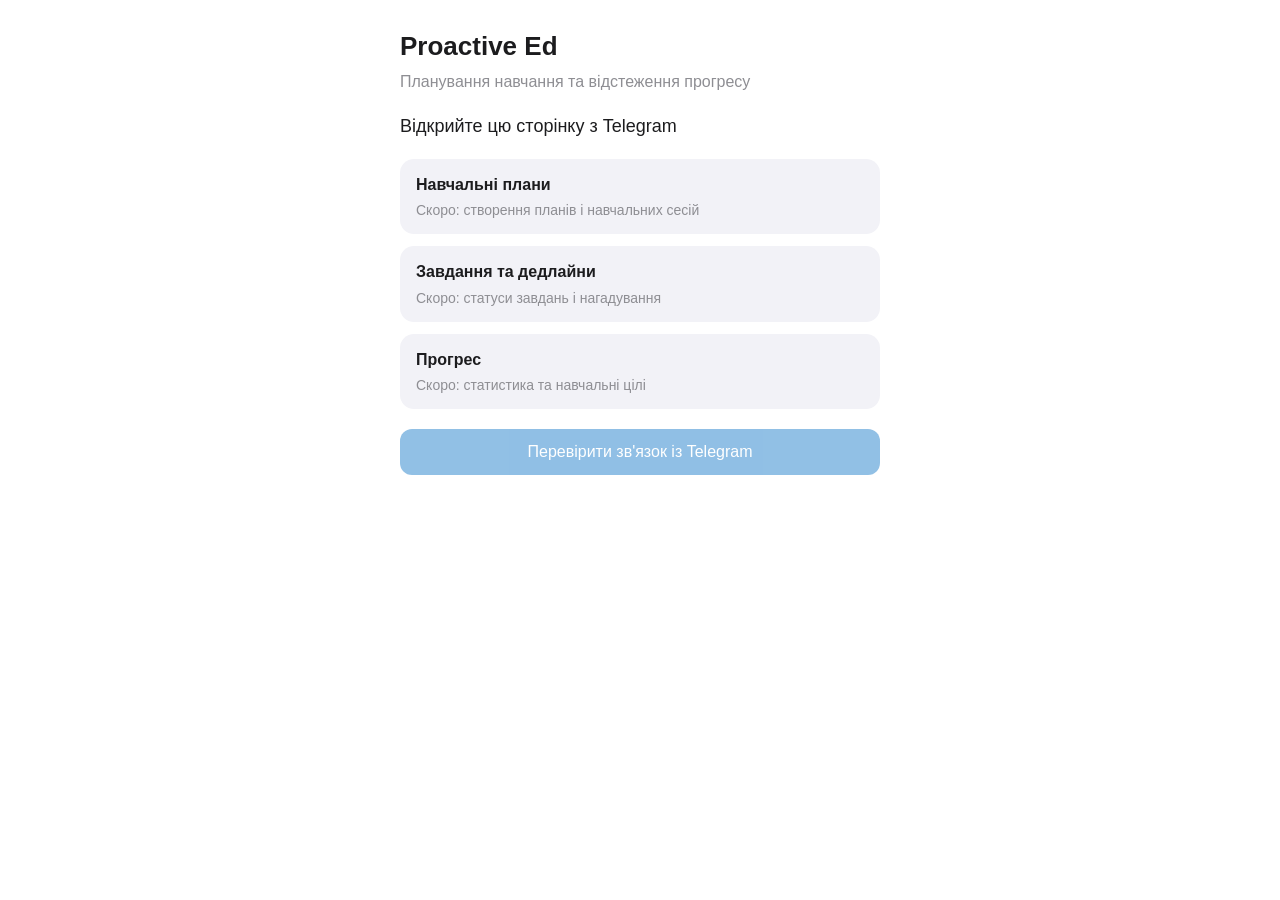
==== webapp/index.html @ 36a335a6 "Edit index.html file" ====
<!DOCTYPE html>
<html lang="uk">
<head>
  <meta charset="UTF-8">
  <meta name="viewport" content="width=device-width, initial-scale=1, viewport-fit=cover">
  <title>Proactive Ed</title>
  <script src="https://telegram.org/js/telegram-web-app.js"></script>
  <style>
    :root {
      --bg: var(--tg-theme-bg-color, #ffffff);
      --text: var(--tg-theme-text-color, #1c1c1e);
      --hint: var(--tg-theme-hint-color, #8e8e93);
      --card: var(--tg-theme-secondary-bg-color, #f2f2f7);
      --accent: var(--tg-theme-button-color, #2481cc);
      --accent-text: var(--tg-theme-button-text-color, #ffffff);
    }
    * { box-sizing: border-box; }
    body {
      margin: 0;
      padding: 20px 16px 32px;
      background: var(--bg);
      color: var(--text);
      font-family: -apple-system, "Segoe UI", Roboto, Arial, sans-serif;
      line-height: 1.45;
    }
    .wrap { max-width: 480px; margin: 0 auto; }
    h1 { font-size: 26px; margin: 8px 0 4px; }
    .subtitle { color: var(--hint); margin: 0 0 20px; }
    #hello { font-size: 18px; margin: 0 0 20px; }
    .card { background: var(--card); border-radius: 14px; padding: 14px 16px; margin-bottom: 12px; }
    .card h2 { font-size: 16px; margin: 0 0 4px; }
    .card p { margin: 0; color: var(--hint); font-size: 14px; }
    button {
      width: 100%;
      margin-top: 8px;
      border: 0;
      border-radius: 12px;
      padding: 14px;
      font-size: 16px;
      background: var(--accent);
      color: var(--accent-text);
      cursor: pointer;
    }
    button:disabled { opacity: 0.5; cursor: default; }
  </style>
</head>
<body>
  <div class="wrap">
    <h1>Proactive Ed</h1>
    <p class="subtitle">Планування навчання та відстеження прогресу</p>
    <p id="hello">Завантаження...</p>

    <div class="card">
      <h2>Навчальні плани</h2>
      <p>Скоро: створення планів і навчальних сесій</p>
    </div>
    <div class="card">
      <h2>Завдання та дедлайни</h2>
      <p>Скоро: статуси завдань і нагадування</p>
    </div>
    <div class="card">
      <h2>Прогрес</h2>
      <p>Скоро: статистика та навчальні цілі</p>
    </div>

    <button id="btn" type="button">Перевірити зв'язок із Telegram</button>
  </div>

  <script>
    const tg = window.Telegram && window.Telegram.WebApp;
    const hello = document.getElementById("hello");
    const btn = document.getElementById("btn");

    if (tg && tg.initData) {
      tg.ready();
      tg.expand();
      const user = tg.initDataUnsafe.user;
      hello.textContent = user ? "Привіт, " + user.first_name + "!" : "Привіт!";
      btn.addEventListener("click", function () {
        tg.showAlert("Mini App працює. Платформа: " + tg.platform);
      });
    } else {
      hello.textContent = "Відкрийте цю сторінку з Telegram";
      btn.disabled = true;
    }
  </script>
</body>
</html>
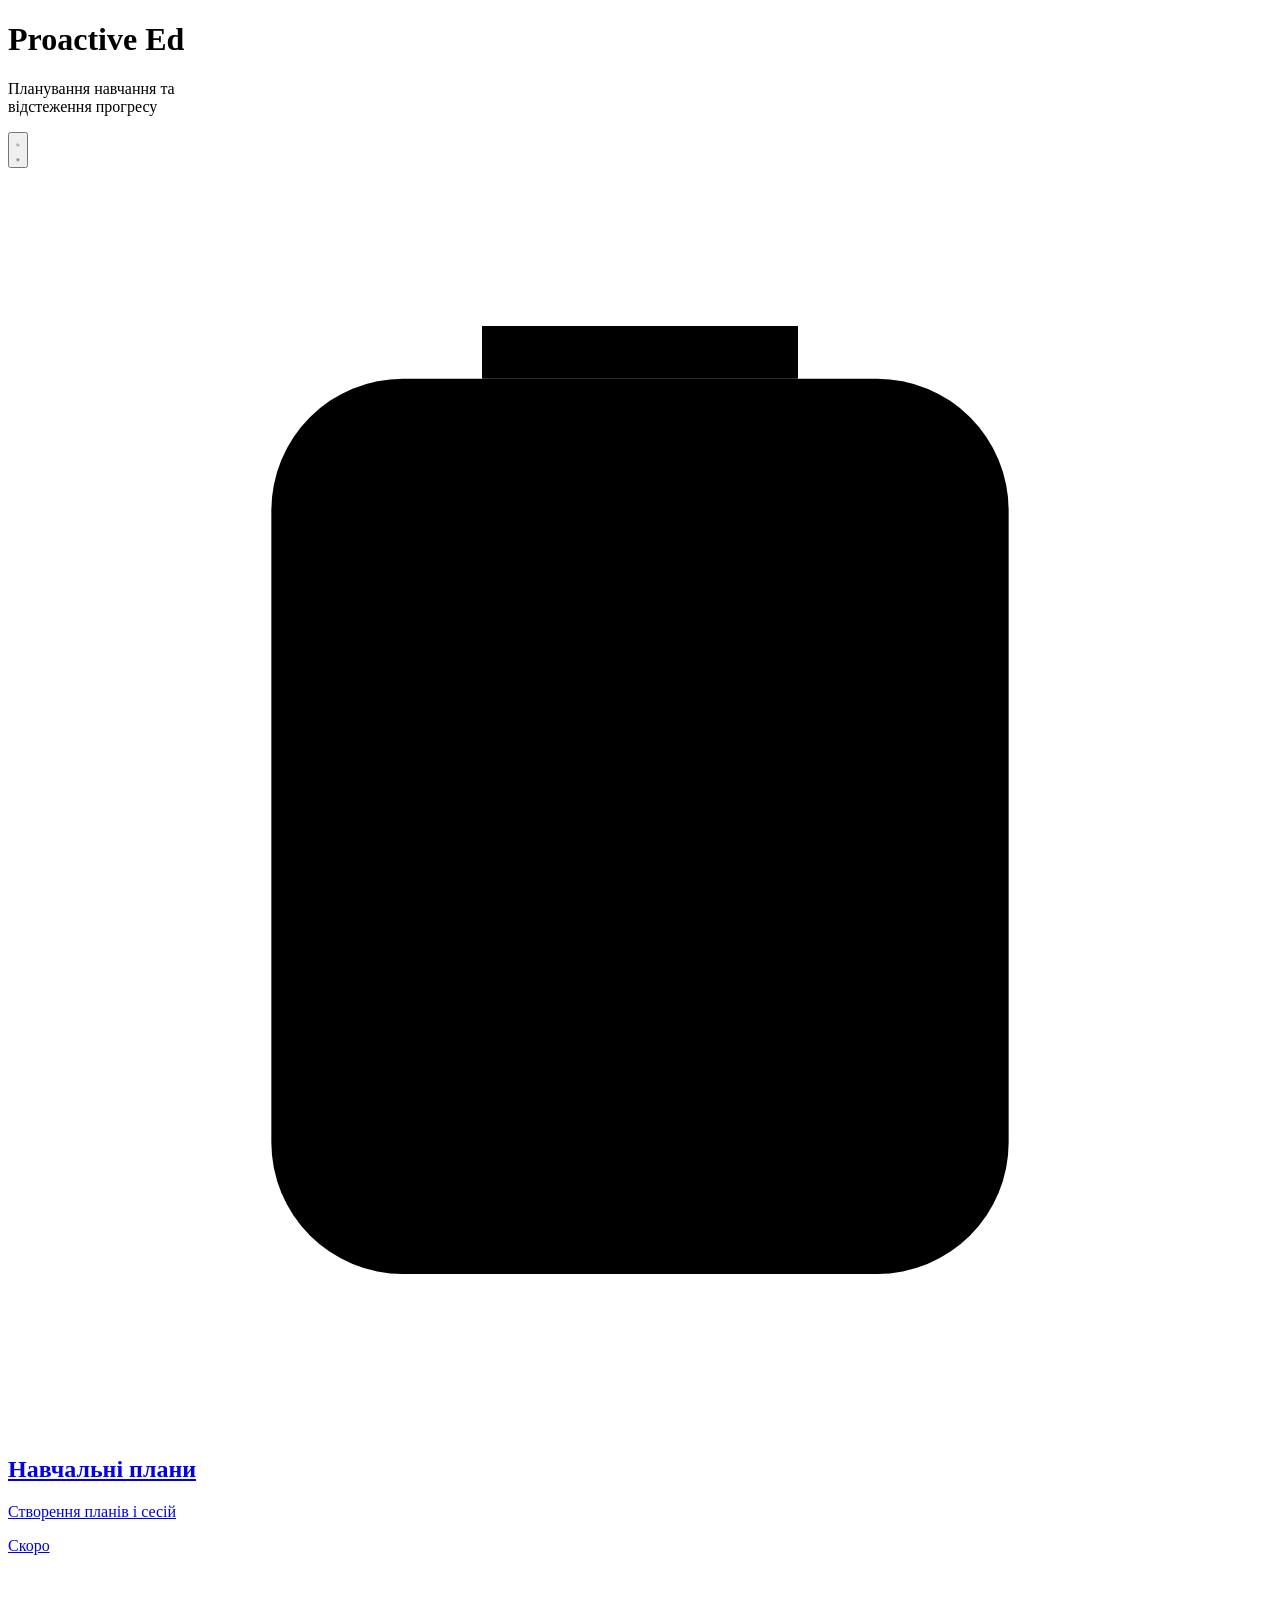
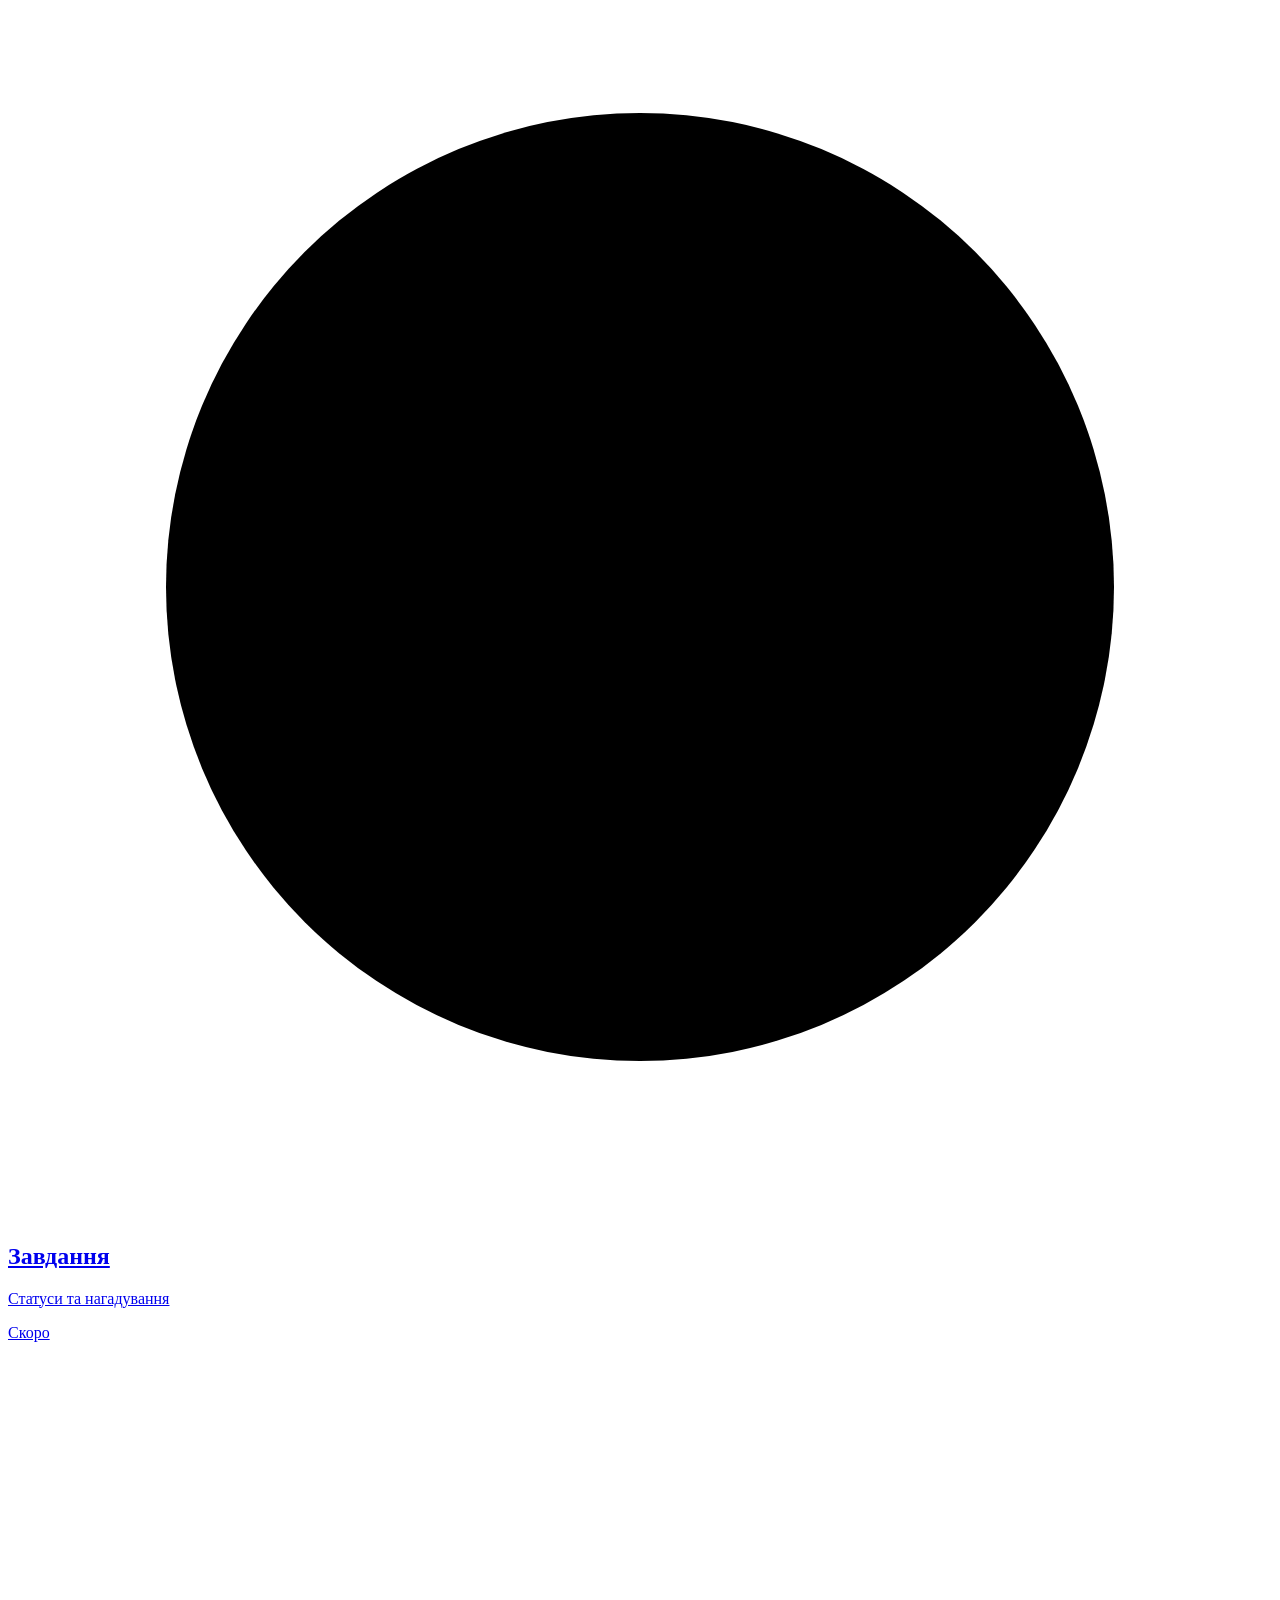
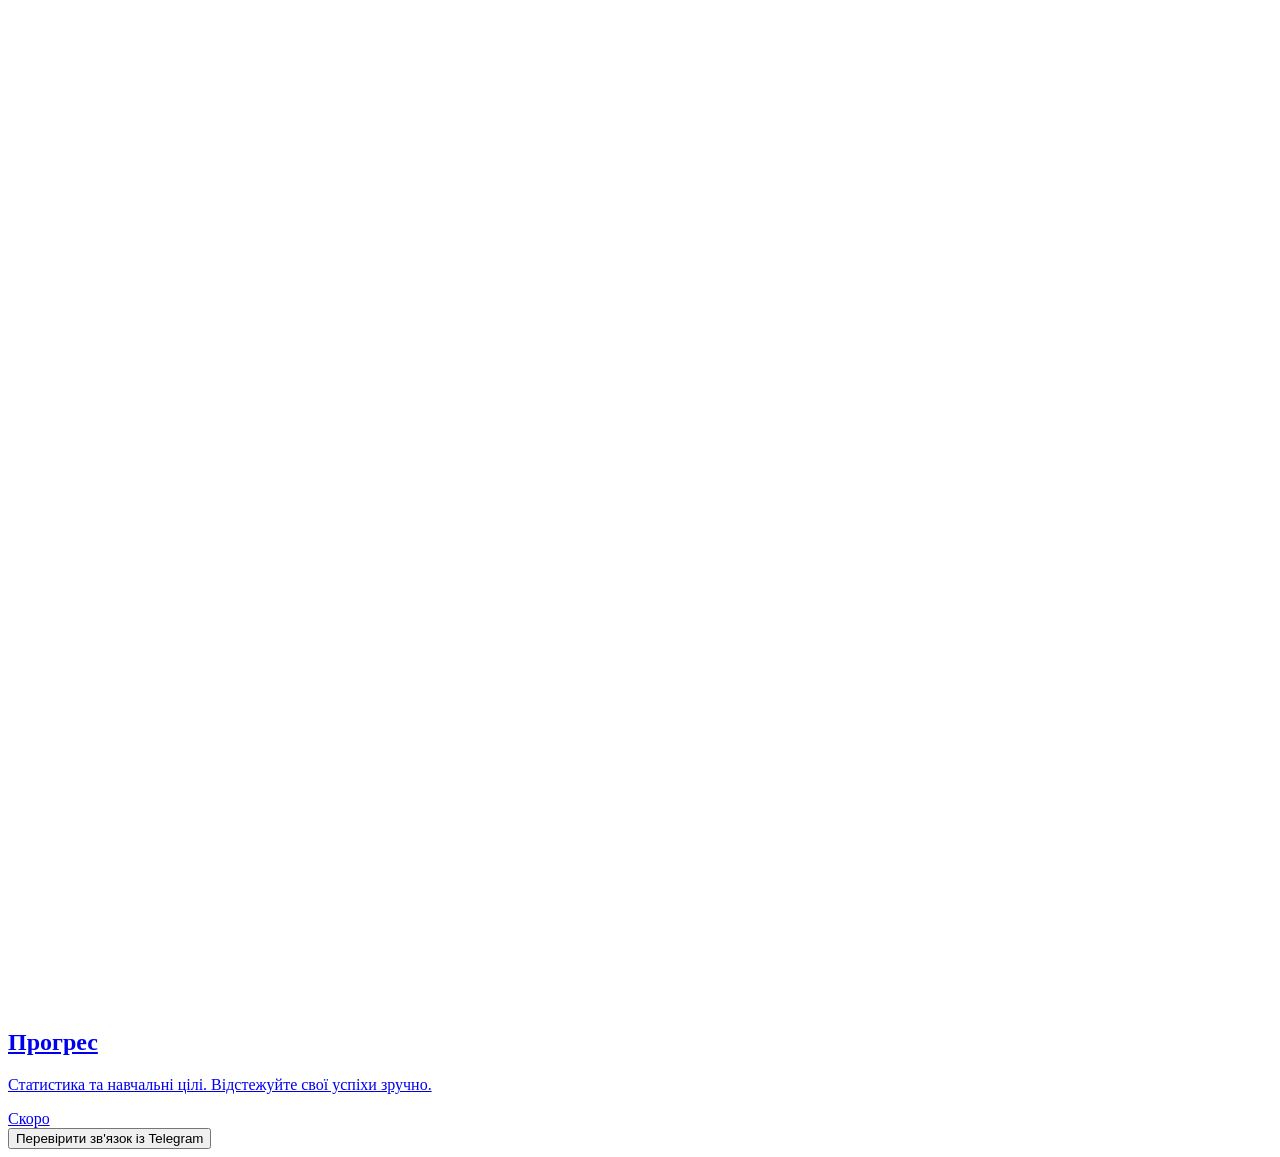
==== commit c0528acc: "Home screen updated" ====
--- a/webapp/index.html
+++ b/webapp/index.html
@@ -1,88 +1,77 @@
 <!DOCTYPE html>
 <html lang="uk">
 <head>
-  <meta charset="UTF-8">
-  <meta name="viewport" content="width=device-width, initial-scale=1, viewport-fit=cover">
-  <title>Proactive Ed</title>
-  <script src="https://telegram.org/js/telegram-web-app.js"></script>
-  <style>
-    :root {
-      --bg: var(--tg-theme-bg-color, #ffffff);
-      --text: var(--tg-theme-text-color, #1c1c1e);
-      --hint: var(--tg-theme-hint-color, #8e8e93);
-      --card: var(--tg-theme-secondary-bg-color, #f2f2f7);
-      --accent: var(--tg-theme-button-color, #2481cc);
-      --accent-text: var(--tg-theme-button-text-color, #ffffff);
-    }
-    * { box-sizing: border-box; }
-    body {
-      margin: 0;
-      padding: 20px 16px 32px;
-      background: var(--bg);
-      color: var(--text);
-      font-family: -apple-system, "Segoe UI", Roboto, Arial, sans-serif;
-      line-height: 1.45;
-    }
-    .wrap { max-width: 480px; margin: 0 auto; }
-    h1 { font-size: 26px; margin: 8px 0 4px; }
-    .subtitle { color: var(--hint); margin: 0 0 20px; }
-    #hello { font-size: 18px; margin: 0 0 20px; }
-    .card { background: var(--card); border-radius: 14px; padding: 14px 16px; margin-bottom: 12px; }
-    .card h2 { font-size: 16px; margin: 0 0 4px; }
-    .card p { margin: 0; color: var(--hint); font-size: 14px; }
-    button {
-      width: 100%;
-      margin-top: 8px;
-      border: 0;
-      border-radius: 12px;
-      padding: 14px;
-      font-size: 16px;
-      background: var(--accent);
-      color: var(--accent-text);
-      cursor: pointer;
-    }
-    button:disabled { opacity: 0.5; cursor: default; }
-  </style>
+    <meta charset="UTF-8">
+    <meta name="viewport" content="width=device-width, initial-scale=1.0, viewport-fit=cover">
+    <meta name="color-scheme" content="light dark">
+    <meta name="theme-color" content="#FEE3A2">
+    <title>Proactive Ed - Mini App</title>
+
+    <!-- Telegram WebApp API -->
+    <script src="https://telegram.org/js/telegram-web-app.js"></script>
+
+    <link rel="stylesheet" href="css/style.css">
+    <script src="js/app.js"></script>
 </head>
 <body>
-  <div class="wrap">
-    <h1>Proactive Ed</h1>
-    <p class="subtitle">Планування навчання та відстеження прогресу</p>
-    <p id="hello">Завантаження...</p>
 
-    <div class="card">
-      <h2>Навчальні плани</h2>
-      <p>Скоро: створення планів і навчальних сесій</p>
-    </div>
-    <div class="card">
-      <h2>Завдання та дедлайни</h2>
-      <p>Скоро: статуси завдань і нагадування</p>
-    </div>
-    <div class="card">
-      <h2>Прогрес</h2>
-      <p>Скоро: статистика та навчальні цілі</p>
+    <div class="app-container">
+
+        <!-- Шапка -->
+        <header class="header">
+            <div class="header-text">
+                <h1>Proactive Ed</h1>
+                <p>Планування навчання та<br>відстеження прогресу</p>
+                <p class="greeting" id="greeting" hidden></p>
+            </div>
+            <button class="theme-toggle" id="themeBtn" type="button"
+                    aria-label="Перемкнути тему" aria-pressed="false">
+                <!-- Луна: показана в светлой теме -->
+                <svg class="icon-moon" viewBox="0 0 24 24" fill="none" stroke="currentColor"
+                     stroke-width="1.8" stroke-linecap="round" stroke-linejoin="round" aria-hidden="true">
+                    <path d="M20.5 14.2A8.5 8.5 0 0 1 9.8 3.5a8.5 8.5 0 1 0 10.7 10.7Z"/>
+                </svg>
+                <!-- Солнце: показано в тёмной теме -->
+                <svg class="icon-sun" viewBox="0 0 24 24" fill="none" stroke="currentColor"
+                     stroke-width="1.8" stroke-linecap="round" stroke-linejoin="round" aria-hidden="true">
+                    <circle cx="12" cy="12" r="4"/>
+                    <path d="M12 2.5v2M12 19.5v2M2.5 12h2M19.5 12h2M5.3 5.3l1.4 1.4M17.3 17.3l1.4 1.4M5.3 18.7l1.4-1.4M17.3 6.7l1.4-1.4"/>
+                </svg>
+            </button>
+        </header>
+
+        <!-- Контент с карточками -->
+        <main class="content">
+            <div class="grid">
+                <a class="card" href="#plans" data-section="plans" data-title="Навчальні плани" data-status="soon">
+                    <div class="card-icon" aria-hidden="true"><svg viewBox="0 0 24 24"><rect x="5" y="4" width="14" height="17" rx="2.5"/><path d="M9 4V3h6v1M9 10h6M9 14h6"/></svg></div>
+                    <h2 class="card-title">Навчальні плани</h2>
+                    <p class="card-subtitle">Створення планів і сесій</p>
+                    <span class="card-badge">Скоро</span>
+                </a>
+                <a class="card" href="#tasks" data-section="tasks" data-title="Завдання" data-status="soon">
+                    <div class="card-icon" aria-hidden="true"><svg viewBox="0 0 24 24"><circle cx="12" cy="12" r="9"/><path d="m8 12.3 2.7 2.7L16 9.5"/></svg></div>
+                    <h2 class="card-title">Завдання</h2>
+                    <p class="card-subtitle">Статуси та нагадування</p>
+                    <span class="card-badge">Скоро</span>
+                </a>
+                <a class="card full-width" href="#progress" data-section="progress" data-title="Прогрес" data-status="soon">
+                    <div class="card-icon" aria-hidden="true"><svg viewBox="0 0 24 24"><path d="M5 20v-7M12 20V5M19 20v-10"/></svg></div>
+                    <h2 class="card-title">Прогрес</h2>
+                    <p class="card-subtitle">Статистика та навчальні цілі. Відстежуйте свої успіхи зручно.</p>
+                    <span class="card-badge">Скоро</span>
+                </a>
+            </div>
+        </main>
+
+        <div class="toast" id="toast" role="status" aria-live="polite"></div>
+
+        <!-- Фиксированная кнопка внизу -->
+        <div class="sticky-footer">
+            <button class="main-button" id="mainBtn" type="button">Перевірити зв'язок із Telegram</button>
+        </div>
+
     </div>
 
-    <button id="btn" type="button">Перевірити зв'язок із Telegram</button>
-  </div>
-
-  <script>
-    const tg = window.Telegram && window.Telegram.WebApp;
-    const hello = document.getElementById("hello");
-    const btn = document.getElementById("btn");
-
-    if (tg && tg.initData) {
-      tg.ready();
-      tg.expand();
-      const user = tg.initDataUnsafe.user;
-      hello.textContent = user ? "Привіт, " + user.first_name + "!" : "Привіт!";
-      btn.addEventListener("click", function () {
-        tg.showAlert("Mini App працює. Платформа: " + tg.platform);
-      });
-    } else {
-      hello.textContent = "Відкрийте цю сторінку з Telegram";
-      btn.disabled = true;
-    }
-  </script>
-</body>
-</html>+    </body>
+</html>
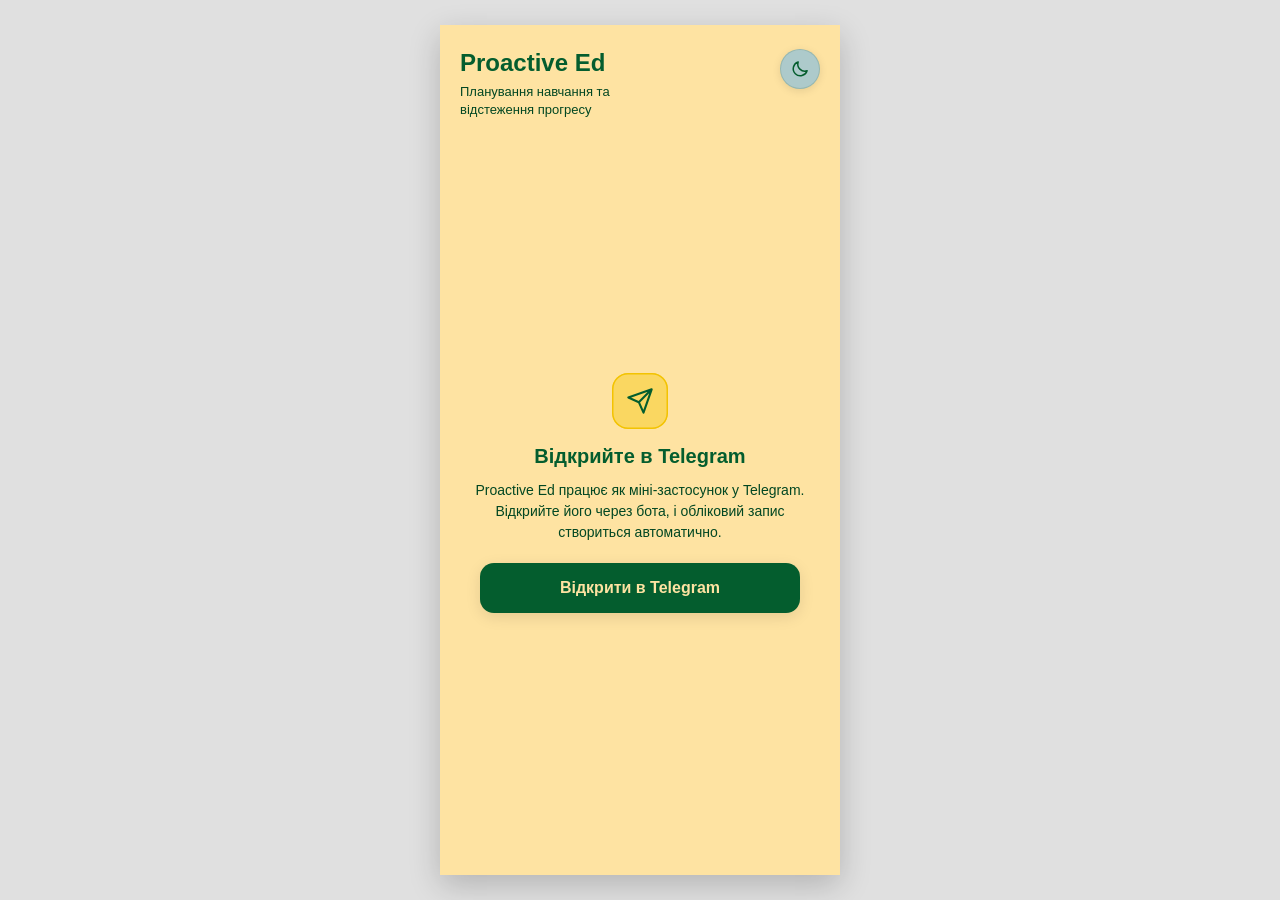
==== commit 4d18d301: "update UI" ====
--- a/webapp/index.html
+++ b/webapp/index.html
@@ -24,24 +24,54 @@
                 <p>Планування навчання та<br>відстеження прогресу</p>
                 <p class="greeting" id="greeting" hidden></p>
             </div>
-            <button class="theme-toggle" id="themeBtn" type="button"
-                    aria-label="Перемкнути тему" aria-pressed="false">
-                <!-- Луна: показана в светлой теме -->
-                <svg class="icon-moon" viewBox="0 0 24 24" fill="none" stroke="currentColor"
-                     stroke-width="1.8" stroke-linecap="round" stroke-linejoin="round" aria-hidden="true">
-                    <path d="M20.5 14.2A8.5 8.5 0 0 1 9.8 3.5a8.5 8.5 0 1 0 10.7 10.7Z"/>
-                </svg>
-                <!-- Солнце: показано в тёмной теме -->
-                <svg class="icon-sun" viewBox="0 0 24 24" fill="none" stroke="currentColor"
-                     stroke-width="1.8" stroke-linecap="round" stroke-linejoin="round" aria-hidden="true">
-                    <circle cx="12" cy="12" r="4"/>
-                    <path d="M12 2.5v2M12 19.5v2M2.5 12h2M19.5 12h2M5.3 5.3l1.4 1.4M17.3 17.3l1.4 1.4M5.3 18.7l1.4-1.4M17.3 6.7l1.4-1.4"/>
-                </svg>
-            </button>
+            <div class="header-actions">
+                <!-- Аватар з Telegram (видно лише після входу) -->
+                <div class="avatar" id="avatar" aria-hidden="true"></div>
+                <button class="theme-toggle" id="themeBtn" type="button"
+                        aria-label="Перемкнути тему" aria-pressed="false">
+                    <!-- Луна: показана в светлой теме -->
+                    <svg class="icon-moon" viewBox="0 0 24 24" fill="none" stroke="currentColor"
+                         stroke-width="1.8" stroke-linecap="round" stroke-linejoin="round" aria-hidden="true">
+                        <path d="M20.5 14.2A8.5 8.5 0 0 1 9.8 3.5a8.5 8.5 0 1 0 10.7 10.7Z"/>
+                    </svg>
+                    <!-- Солнце: показано в тёмной теме -->
+                    <svg class="icon-sun" viewBox="0 0 24 24" fill="none" stroke="currentColor"
+                         stroke-width="1.8" stroke-linecap="round" stroke-linejoin="round" aria-hidden="true">
+                        <circle cx="12" cy="12" r="4"/>
+                        <path d="M12 2.5v2M12 19.5v2M2.5 12h2M19.5 12h2M5.3 5.3l1.4 1.4M17.3 17.3l1.4 1.4M5.3 18.7l1.4-1.4M17.3 6.7l1.4-1.4"/>
+                    </svg>
+                </button>
+            </div>
         </header>
 
-        <!-- Контент с карточками -->
-        <main class="content">
+        <!-- Екран 1: йде вхід (відкрито з Telegram) -->
+        <section class="status screen screen-loading" role="status" aria-live="polite">
+            <div class="spinner" aria-hidden="true"></div>
+            <p class="status-text">Входимо в обліковий запис…</p>
+        </section>
+
+        <!-- Екран 2: відкрито не з Telegram -->
+        <section class="status screen screen-outside">
+            <div class="status-icon" aria-hidden="true">
+                <svg viewBox="0 0 24 24"><path d="M22 2 11 13M22 2l-7 20-4-9-9-4 20-7Z"/></svg>
+            </div>
+            <h2 class="status-title">Відкрийте в Telegram</h2>
+            <p class="status-text">Proactive Ed працює як міні-застосунок у Telegram. Відкрийте його через бота, і обліковий запис створиться автоматично.</p>
+            <a class="main-button" id="openBotBtn" href="#" target="_blank" rel="noopener" hidden>Відкрити в Telegram</a>
+        </section>
+
+        <!-- Екран 3: помилка входу -->
+        <section class="status screen screen-error" role="alert">
+            <div class="status-icon" aria-hidden="true">
+                <svg viewBox="0 0 24 24"><circle cx="12" cy="12" r="9"/><path d="M12 7.5V13M12 16.5h.01"/></svg>
+            </div>
+            <h2 class="status-title">Не вдалося увійти</h2>
+            <p class="status-text" id="errorText"></p>
+            <button class="main-button" id="retryBtn" type="button">Спробувати ще раз</button>
+        </section>
+
+        <!-- Екран 4: застосунок (після успішного входу) -->
+        <main class="content screen screen-ready">
             <div class="grid">
                 <a class="card" href="#plans" data-section="plans" data-title="Навчальні плани" data-status="soon">
                     <div class="card-icon" aria-hidden="true"><svg viewBox="0 0 24 24"><rect x="5" y="4" width="14" height="17" rx="2.5"/><path d="M9 4V3h6v1M9 10h6M9 14h6"/></svg></div>
@@ -66,12 +96,7 @@
 
         <div class="toast" id="toast" role="status" aria-live="polite"></div>
 
-        <!-- Фиксированная кнопка внизу -->
-        <div class="sticky-footer">
-            <button class="main-button" id="mainBtn" type="button">Перевірити зв'язок із Telegram</button>
-        </div>
-
     </div>
 
-    </body>
+</body>
 </html>
--- a/webapp/css/style.css
+++ b/webapp/css/style.css
@@ -0,0 +1,390 @@
+/* =========================================
+   ПЕРЕМЕННЫЕ: СВЕТЛАЯ ТЕМА (по умолчанию)
+   Палитра ваша. Изменён только зелёный:
+   #058240 -> #045D2E, чтобы текст на карточках
+   и на кнопке читался (контраст 4.6:1 вместо 2.8:1)
+   ========================================= */
+:root {
+    --page-bg: #E0E0E0;          /* фон вокруг "телефона" на десктопе */
+    --bg-color: #FEE3A2;
+    --card-bg: #ADCACB;
+    --text-main: #045D2E;
+    --text-sub: #024722;
+    --accent: #F3C301;
+    --btn-bg: #045D2E;
+    --btn-text: #FEE3A2;
+    --icon-bg: rgba(243, 195, 1, 0.4);
+    --border: rgba(2, 71, 34, 0.14);
+    --toast-bg: #024722;
+    --toast-text: #FEE3A2;
+}
+
+/* =========================================
+   ТЁМНАЯ ТЕМА (включается через data-theme="dark")
+   ========================================= */
+:root[data-theme="dark"] {
+    --page-bg: #00041A;
+    --bg-color: #00082F;
+    --card-bg: #251766;
+    --text-main: #FDB29F;
+    --text-sub: #A895C9;
+    --accent: #DD768C;
+    --btn-bg: #DD768C;
+    --btn-text: #00082F;
+    --icon-bg: rgba(221, 118, 140, 0.2);
+    --border: rgba(253, 178, 159, 0.16);
+    --toast-bg: #FDB29F;
+    --toast-text: #00082F;
+}
+
+/* =========================================
+   ОСНОВНЫЕ СТИЛИ
+   ========================================= */
+* {
+    box-sizing: border-box;
+    margin: 0;
+    padding: 0;
+}
+
+/* Атрибут hidden должен работать даже у элементов с собственным display */
+[hidden] { display: none !important; }
+
+body {
+    font-family: -apple-system, BlinkMacSystemFont, "Segoe UI", Roboto, Helvetica, Arial, sans-serif;
+    background-color: var(--page-bg);
+    display: flex;
+    justify-content: center;
+    align-items: center;
+    min-height: 100vh;
+    min-height: 100dvh;
+}
+
+button { font: inherit; }
+
+/* Контейнер, имитирующий экран телефона на десктопе */
+.app-container {
+    width: 100%;
+    max-width: 400px;
+    height: 100vh;
+    height: 100dvh;              /* dvh учитывает панели браузера на мобильных */
+    max-height: 850px;
+    background-color: var(--bg-color);
+    position: relative;
+    display: flex;
+    flex-direction: column;
+    overflow: hidden;
+    box-shadow: 0 10px 30px rgba(0, 0, 0, 0.2);
+    transition: background-color 0.3s ease;
+}
+
+/* На телефоне растягиваем на весь экран */
+@media (max-width: 400px) {
+    .app-container {
+        max-height: none;
+        box-shadow: none;
+    }
+}
+
+/* =========================================
+   ШАПКА, АВАТАР И ПЕРЕКЛЮЧАТЕЛЬ ТЕМ
+   ========================================= */
+.header {
+    padding: calc(24px + env(safe-area-inset-top)) 20px 16px;
+    display: flex;
+    justify-content: space-between;
+    align-items: flex-start;
+    gap: 12px;
+}
+
+.header-text h1 {
+    color: var(--text-main);
+    font-size: 24px;
+    font-weight: 700;
+    margin-bottom: 6px;
+}
+
+.header-text p {
+    color: var(--text-sub);
+    font-size: 13px;
+    line-height: 1.4;
+}
+
+.header-text .greeting {
+    margin-top: 10px;
+    color: var(--text-main);
+    font-size: 15px;
+    font-weight: 600;
+    overflow-wrap: anywhere;
+}
+
+.header-actions {
+    flex: none;
+    display: flex;
+    align-items: center;
+    gap: 10px;
+}
+
+/* Аватар из Telegram: показывается только на экране "ready" (см. блок экранов ниже) */
+.avatar {
+    flex: none;
+    width: 40px;
+    height: 40px;
+    border-radius: 50%;
+    overflow: hidden;
+    display: none;
+    align-items: center;
+    justify-content: center;
+    background-color: var(--icon-bg);
+    border: 2px solid var(--accent);
+    color: var(--text-main);
+    font-size: 16px;
+    font-weight: 700;
+    user-select: none;
+}
+
+.avatar img {
+    display: block;
+    width: 100%;
+    height: 100%;
+    object-fit: cover;
+}
+
+.theme-toggle {
+    flex: none;
+    background: var(--card-bg);
+    border: 1px solid var(--border);
+    color: var(--text-main);
+    width: 40px;
+    height: 40px;
+    border-radius: 50%;
+    cursor: pointer;
+    display: flex;
+    align-items: center;
+    justify-content: center;
+    box-shadow: 0 2px 8px rgba(0, 0, 0, 0.1);
+}
+
+.theme-toggle svg { width: 20px; height: 20px; }
+.theme-toggle .icon-sun { display: none; }
+:root[data-theme="dark"] .theme-toggle .icon-sun { display: block; }
+:root[data-theme="dark"] .theme-toggle .icon-moon { display: none; }
+
+/* =========================================
+   ЭКРАНЫ (переключаются атрибутом data-state на <html>)
+   loading / ready / error / outside
+   ========================================= */
+.screen { display: none; }
+:root[data-state="ready"] .screen-ready { display: block; }
+:root[data-state="ready"] .avatar { display: flex; }
+:root[data-state="loading"] .screen-loading,
+:root[data-state="outside"] .screen-outside,
+:root[data-state="error"] .screen-error { display: flex; }
+
+/* Служебные экраны: загрузка, "откройте в Telegram", ошибка */
+.status {
+    flex: 1;
+    flex-direction: column;
+    align-items: center;
+    justify-content: center;
+    gap: 12px;
+    padding: 24px 28px calc(48px + env(safe-area-inset-bottom));
+    text-align: center;
+}
+
+.status-icon {
+    width: 56px;
+    height: 56px;
+    border-radius: 16px;
+    background-color: var(--icon-bg);
+    box-shadow: inset 0 0 0 1.5px var(--accent);
+    color: var(--text-main);
+    display: flex;
+    align-items: center;
+    justify-content: center;
+    margin-bottom: 4px;
+}
+
+.status-icon svg {
+    width: 28px;
+    height: 28px;
+    fill: none;
+    stroke: currentColor;
+    stroke-width: 1.8;
+    stroke-linecap: round;
+    stroke-linejoin: round;
+}
+
+.status-title {
+    color: var(--text-main);
+    font-size: 20px;
+    font-weight: 700;
+}
+
+.status-text {
+    color: var(--text-sub);
+    font-size: 14px;
+    line-height: 1.5;
+    overflow-wrap: anywhere;
+}
+
+.status .main-button {
+    width: 100%;
+    max-width: 320px;
+    margin-top: 8px;
+}
+
+.spinner {
+    width: 36px;
+    height: 36px;
+    border-radius: 50%;
+    border: 3px solid var(--border);
+    border-top-color: var(--text-main);
+    animation: spin 0.8s linear infinite;
+}
+
+@keyframes spin { to { transform: rotate(360deg); } }
+
+/* =========================================
+   СЕТКА КАРТОЧЕК
+   ========================================= */
+.content {
+    padding: 10px 20px calc(24px + env(safe-area-inset-bottom));
+    overflow-y: auto;
+    flex: 1;
+}
+
+.grid {
+    display: grid;
+    grid-template-columns: 1fr 1fr;
+    gap: 12px;
+    margin-bottom: 12px;
+}
+
+.card {
+    position: relative;
+    min-height: 132px;
+    color: inherit;
+    text-decoration: none;
+    -webkit-tap-highlight-color: transparent;
+    background-color: var(--card-bg);
+    border: 1px solid var(--border);
+    border-radius: 16px;
+    padding: 16px;
+    display: flex;
+    flex-direction: column;
+    box-shadow: 0 2px 10px rgba(0, 0, 0, 0.05);
+    transition: background-color 0.3s ease, border-color 0.3s ease;
+}
+
+.card.full-width {
+    grid-column: 1 / -1;
+}
+
+.card-icon {
+    width: 36px;
+    height: 36px;
+    border-radius: 10px;
+    background-color: var(--icon-bg);
+    box-shadow: inset 0 0 0 1.5px var(--accent);
+    color: var(--text-main);
+    display: flex;
+    align-items: center;
+    justify-content: center;
+    margin-bottom: 12px;
+}
+
+.card-icon svg {
+    width: 20px;
+    height: 20px;
+    fill: none;
+    stroke: currentColor;
+    stroke-width: 1.8;
+    stroke-linecap: round;
+    stroke-linejoin: round;
+}
+
+.card-title {
+    color: var(--text-main);
+    font-weight: 600;
+    font-size: 15px;
+    margin-bottom: 4px;
+}
+
+.card-subtitle {
+    color: var(--text-sub);
+    font-size: 12px;
+    line-height: 1.3;
+}
+
+/* =========================================
+   КНОПКИ (экраны "ошибка" и "откройте в Telegram")
+   ========================================= */
+.main-button {
+    display: block;
+    width: 100%;
+    background-color: var(--btn-bg);
+    color: var(--btn-text);
+    border: none;
+    border-radius: 14px;
+    padding: 16px;
+    font-size: 16px;
+    font-weight: 600;
+    text-align: center;
+    text-decoration: none;
+    cursor: pointer;
+    box-shadow: 0 4px 15px rgba(0, 0, 0, 0.1);
+    transition: background-color 0.3s ease, color 0.3s ease, transform 0.1s ease;
+}
+
+.main-button:active { transform: scale(0.98); }
+
+/* Видимая рамка фокуса для клавиатуры */
+.main-button:focus-visible,
+.theme-toggle:focus-visible {
+    outline: 3px solid var(--text-main);
+    outline-offset: 3px;
+}
+
+/* Всплывающее сообщение (заглушки разделов) */
+.toast {
+    position: absolute;
+    left: 20px;
+    right: 20px;
+    bottom: calc(24px + env(safe-area-inset-bottom));
+    padding: 12px 16px;
+    border-radius: 12px;
+    background: var(--toast-bg);
+    color: var(--toast-text);
+    font-size: 14px;
+    text-align: center;
+    opacity: 0;
+    transform: translateY(8px);
+    pointer-events: none;
+    transition: opacity 0.2s ease, transform 0.2s ease;
+}
+.toast.show { opacity: 1; transform: translateY(0); }
+
+@media (prefers-reduced-motion: reduce) {
+    * { transition: none !important; }
+    .spinner { animation-duration: 2.4s; }
+}
+
+/* ---------- Картки-розділи (заглушки без поломки розмітки) ---------- */
+.card.full-width { min-height: 0; }
+.card-title, .card-subtitle { overflow-wrap: anywhere; }
+.card-subtitle { flex: 1; }
+.card-badge {
+    align-self: flex-start;
+    margin-top: 10px;
+    padding: 2px 8px;
+    border-radius: 999px;
+    font-size: 11px;
+    font-weight: 600;
+    color: var(--text-sub);
+    border: 1px solid var(--border);
+}
+.card[data-status="ready"] .card-badge { display: none; }
+.card[data-status="ready"] { cursor: pointer; }
+.card[data-status="ready"]:active { transform: scale(0.98); }
+.card[data-status="soon"] { cursor: default; }
+.card:focus-visible { outline: 3px solid var(--text-main); outline-offset: 3px; }
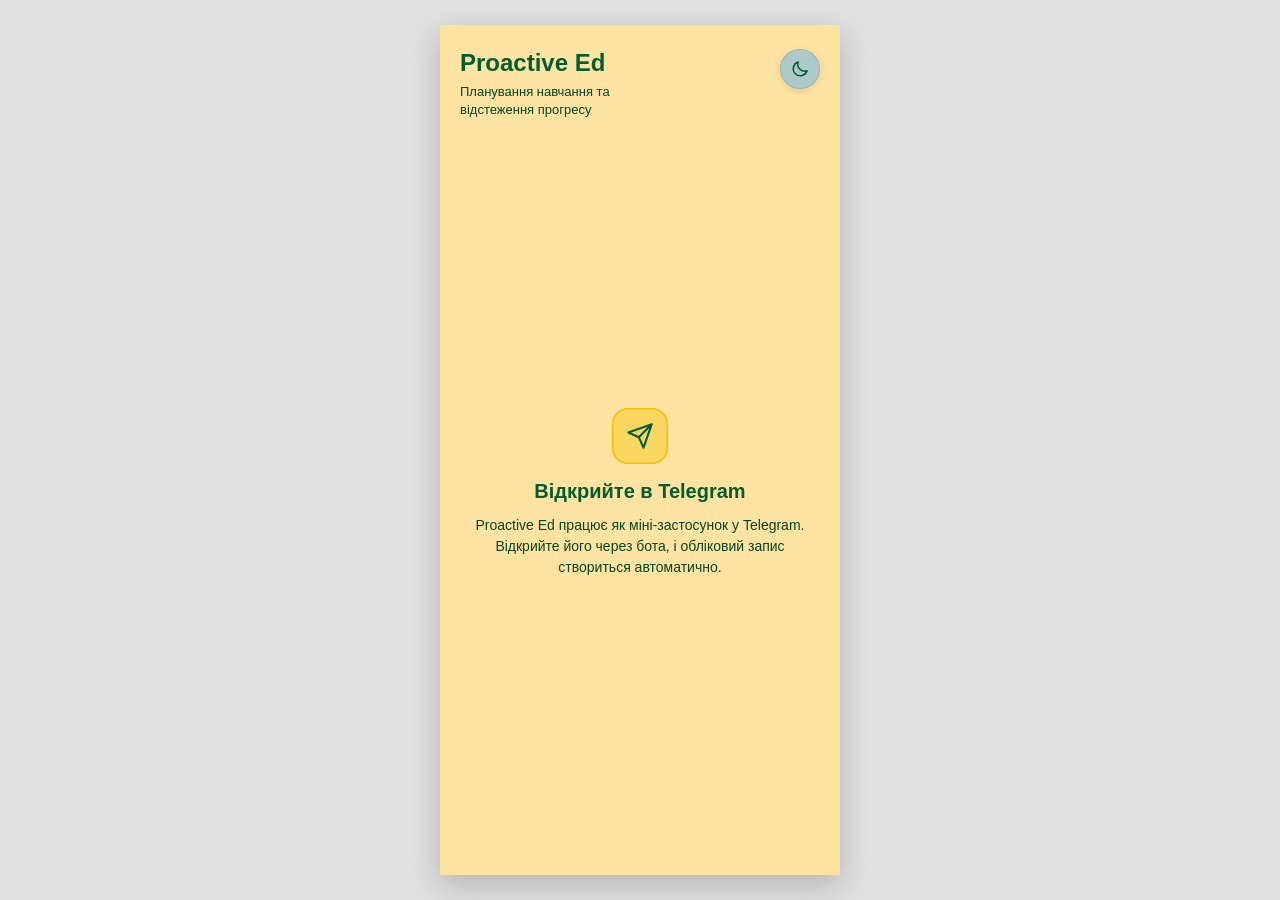
==== commit f3e48e3e: "fix" ====
--- a/webapp/index.html
+++ b/webapp/index.html
@@ -25,8 +25,8 @@
                 <p class="greeting" id="greeting" hidden></p>
             </div>
             <div class="header-actions">
-                <!-- Аватар з Telegram (видно лише після входу) -->
-                <div class="avatar" id="avatar" aria-hidden="true"></div>
+                <!-- Аватар з Telegram (видно після входу). Натискання відкриває профіль -->
+                <button class="avatar" id="avatar" type="button" aria-label="Відкрити профіль"></button>
                 <button class="theme-toggle" id="themeBtn" type="button"
                         aria-label="Перемкнути тему" aria-pressed="false">
                     <!-- Луна: показана в светлой теме -->
@@ -94,6 +94,22 @@
             </div>
         </main>
 
+        <!-- Екран 5: профіль (відкривається натисканням на аватар) -->
+        <main class="content screen screen-profile">
+            <form class="profile-form" id="profileForm" novalidate>
+                <h2 class="profile-title">Профіль</h2>
+                <label class="field-label" for="nameInput">Ім'я, яке бачать інші</label>
+                <input class="field-input" id="nameInput" name="display_name" type="text"
+                       maxlength="64" autocomplete="off" enterkeyhint="done">
+                <p class="field-hint">Це ім'я бачитимуть інші учасники ваших планів. Залиште поле порожнім, щоб використовувати ім'я з Telegram.</p>
+                <p class="field-error" id="profileError" role="alert" hidden></p>
+                <div class="profile-actions">
+                    <button class="main-button" id="saveBtn" type="submit">Зберегти</button>
+                    <button class="secondary-button" id="cancelBtn" type="button">Скасувати</button>
+                </div>
+            </form>
+        </main>
+
         <div class="toast" id="toast" role="status" aria-live="polite"></div>
 
     </div>
--- a/webapp/css/style.css
+++ b/webapp/css/style.css
@@ -17,6 +17,7 @@
     --border: rgba(2, 71, 34, 0.14);
     --toast-bg: #024722;
     --toast-text: #FEE3A2;
+    --danger: #9B1C1C;
 }
 
 /* =========================================
@@ -35,6 +36,7 @@
     --border: rgba(253, 178, 159, 0.16);
     --toast-bg: #FDB29F;
     --toast-text: #00082F;
+    --danger: #FF9B9B;
 }
 
 /* =========================================
@@ -124,11 +126,13 @@
     gap: 10px;
 }
 
-/* Аватар из Telegram: показывается только на экране "ready" (см. блок экранов ниже) */
+/* Аватар из Telegram (кнопка, открывает профиль).
+   Показывается только на экранах "ready" и "profile" (см. блок экранов ниже) */
 .avatar {
     flex: none;
     width: 40px;
     height: 40px;
+    padding: 0;
     border-radius: 50%;
     overflow: hidden;
     display: none;
@@ -139,7 +143,9 @@
     color: var(--text-main);
     font-size: 16px;
     font-weight: 700;
+    cursor: pointer;
     user-select: none;
+    -webkit-tap-highlight-color: transparent;
 }
 
 .avatar img {
@@ -171,11 +177,13 @@
 
 /* =========================================
    ЭКРАНЫ (переключаются атрибутом data-state на <html>)
-   loading / ready / error / outside
+   loading / ready / profile / error / outside
    ========================================= */
 .screen { display: none; }
-:root[data-state="ready"] .screen-ready { display: block; }
-:root[data-state="ready"] .avatar { display: flex; }
+:root[data-state="ready"] .screen-ready,
+:root[data-state="profile"] .screen-profile { display: block; }
+:root[data-state="ready"] .avatar,
+:root[data-state="profile"] .avatar { display: flex; }
 :root[data-state="loading"] .screen-loading,
 :root[data-state="outside"] .screen-outside,
 :root[data-state="error"] .screen-error { display: flex; }
@@ -243,6 +251,61 @@
 }
 
 @keyframes spin { to { transform: rotate(360deg); } }
+
+/* =========================================
+   ЭКРАН ПРОФИЛЯ
+   ========================================= */
+.profile-form {
+    display: flex;
+    flex-direction: column;
+    gap: 10px;
+}
+
+.profile-title {
+    color: var(--text-main);
+    font-size: 20px;
+    font-weight: 700;
+    margin-bottom: 6px;
+}
+
+.field-label {
+    color: var(--text-main);
+    font-size: 14px;
+    font-weight: 600;
+}
+
+.field-input {
+    width: 100%;
+    padding: 14px 16px;
+    border-radius: 12px;
+    border: 1px solid var(--border);
+    background-color: var(--card-bg);
+    color: var(--text-main);
+    font: inherit;
+    font-size: 16px;              /* 16px, чтобы iOS не увеличивал страницу при фокусе */
+}
+
+.field-input::placeholder { color: var(--text-sub); opacity: 0.6; }
+
+.field-hint {
+    color: var(--text-sub);
+    font-size: 13px;
+    line-height: 1.4;
+}
+
+.field-error {
+    color: var(--danger);
+    font-size: 13px;
+    font-weight: 600;
+    line-height: 1.4;
+}
+
+.profile-actions {
+    display: flex;
+    flex-direction: column;
+    gap: 10px;
+    margin-top: 8px;
+}
 
 /* =========================================
    СЕТКА КАРТОЧЕК
@@ -317,7 +380,7 @@
 }
 
 /* =========================================
-   КНОПКИ (экраны "ошибка" и "откройте в Telegram")
+   КНОПКИ
    ========================================= */
 .main-button {
     display: block;
@@ -337,15 +400,36 @@
 }
 
 .main-button:active { transform: scale(0.98); }
+.main-button:disabled { opacity: 0.6; cursor: default; }
+
+.secondary-button {
+    display: block;
+    width: 100%;
+    background: transparent;
+    color: var(--text-main);
+    border: 1px solid var(--border);
+    border-radius: 14px;
+    padding: 14px;
+    font-size: 16px;
+    font-weight: 600;
+    cursor: pointer;
+}
 
 /* Видимая рамка фокуса для клавиатуры */
 .main-button:focus-visible,
-.theme-toggle:focus-visible {
+.secondary-button:focus-visible,
+.theme-toggle:focus-visible,
+.avatar:focus-visible {
     outline: 3px solid var(--text-main);
     outline-offset: 3px;
 }
 
-/* Всплывающее сообщение (заглушки разделов) */
+.field-input:focus-visible {
+    outline: 3px solid var(--text-main);
+    outline-offset: 2px;
+}
+
+/* Всплывающее сообщение (заглушки разделов, подтверждение сохранения) */
 .toast {
     position: absolute;
     left: 20px;
